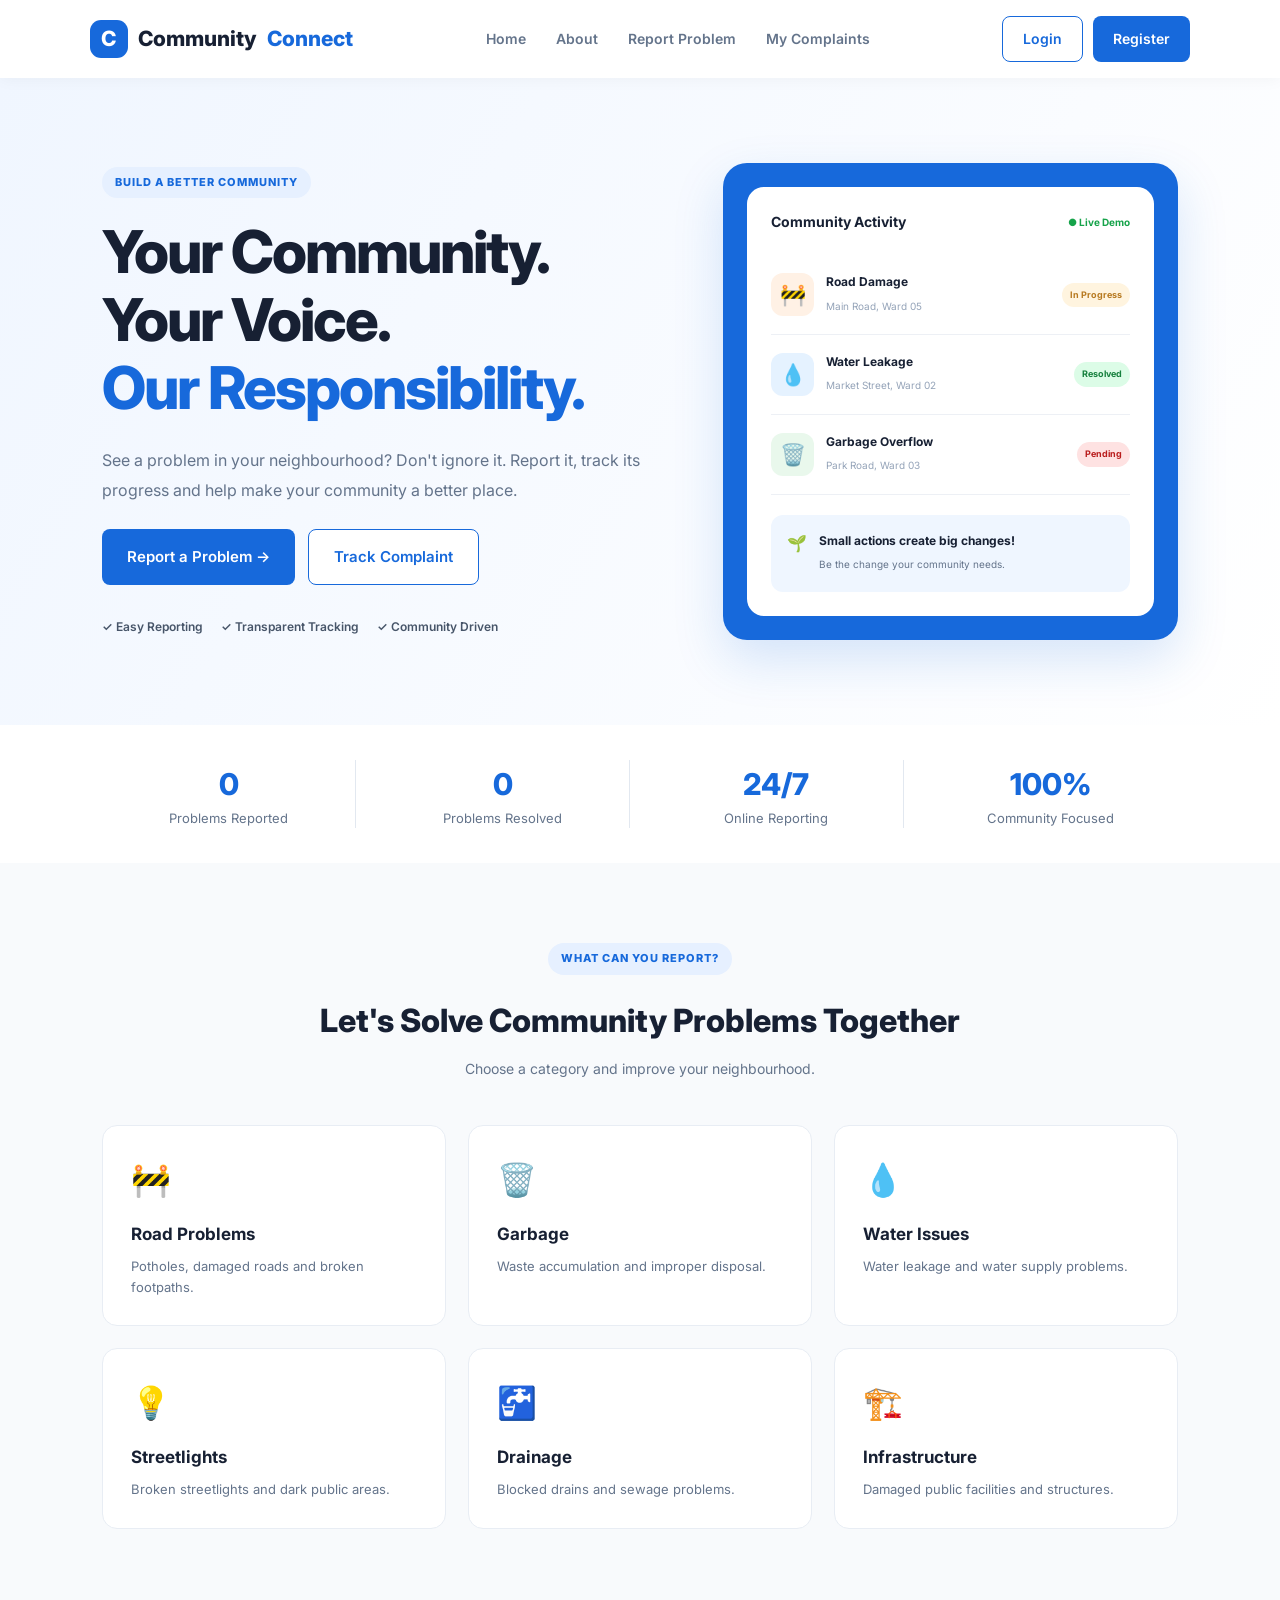
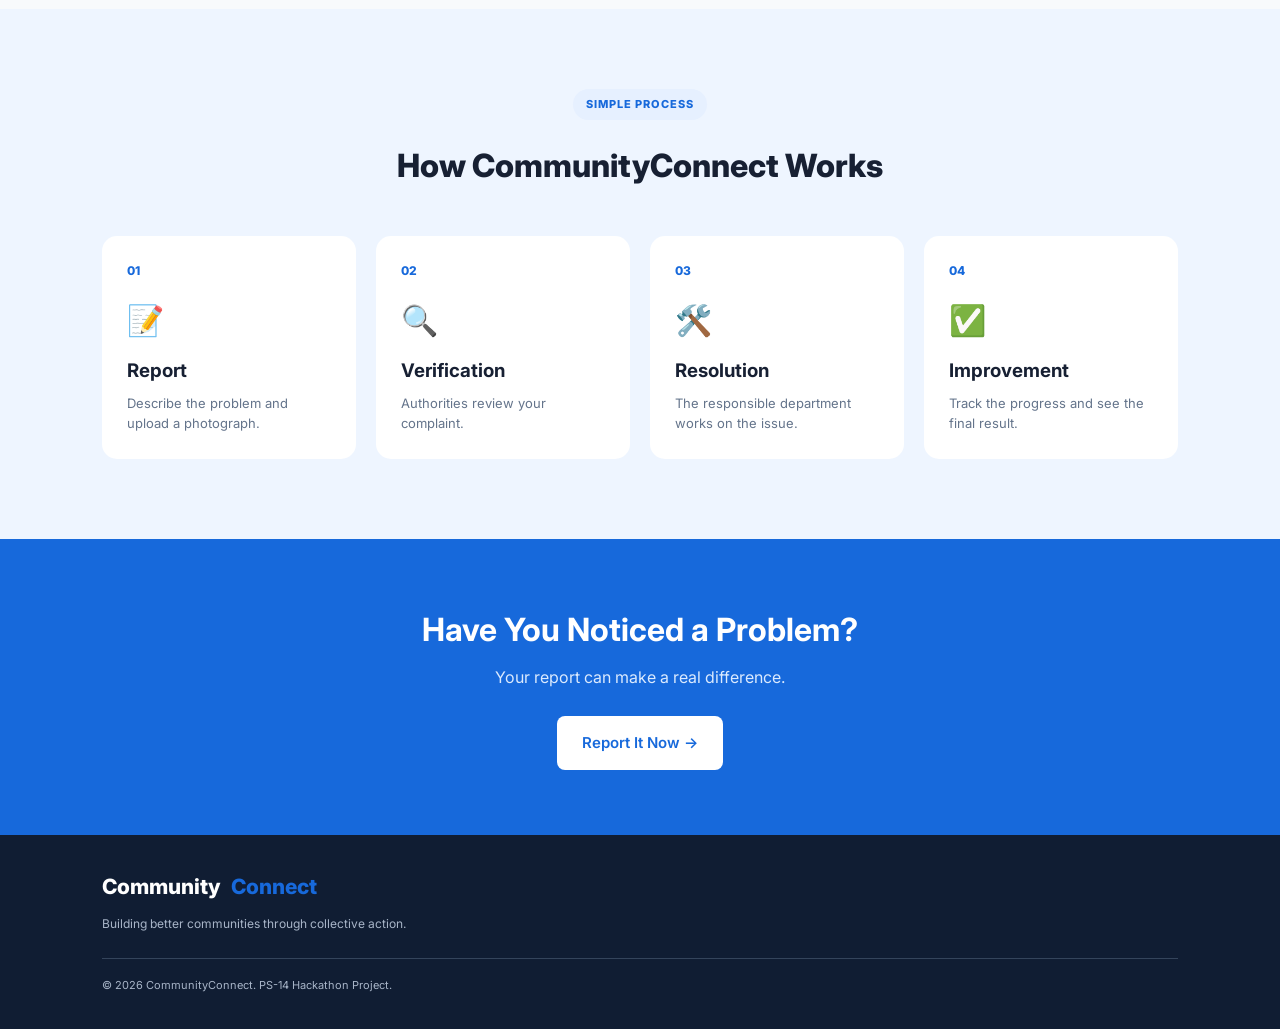
==== frontend/index.html @ 8fd31a1f "Build CommunityConnect frontend" ====
<!DOCTYPE html>
<html lang="en">
<head>
    <meta charset="UTF-8">
    <meta name="viewport" content="width=device-width, initial-scale=1.0">

    <title>CommunityConnect | Community Problem Reporting</title>

    <link rel="stylesheet" href="css/style.css">

    <link href="https://fonts.googleapis.com/css2?family=Inter:wght@400;500;600;700;800&display=swap" rel="stylesheet">
</head>

<body>

<!-- NAVIGATION BAR -->
<header class="navbar">

    <a href="#home" class="logo">
        <span class="logo-icon">C</span>
        Community<span class="logo-highlight">Connect</span>
    </a>

    <nav class="nav-links">
        <a href="#home" onclick="showSection('home')">Home</a>
        <a href="#about" onclick="showSection('home')">About</a>
        <a href="#report" onclick="showSection('report')">Report Problem</a>
        <a href="#complaints" onclick="showSection('complaints')">My Complaints</a>
    </nav>

    <div class="nav-buttons">
        <button class="btn btn-outline" onclick="showSection('login')">Login</button>
        <button class="btn btn-primary" onclick="showSection('register')">Register</button>
    </div>

    <button class="menu-toggle" onclick="toggleMenu()">☰</button>

</header>

<main>

<!-- HOME PAGE -->
<section id="home" class="page-section active">

    <div class="hero">

        <div class="hero-content">

            <span class="tag">BUILD A BETTER COMMUNITY</span>

            <h1>
                Your Community.<br>
                Your Voice.<br>
                <span>Our Responsibility.</span>
            </h1>

            <p>
                See a problem in your neighbourhood?
                Don't ignore it. Report it, track its progress
                and help make your community a better place.
            </p>

            <div class="hero-buttons">

                <button class="btn btn-primary btn-large"
                    onclick="showSection('report')">
                    Report a Problem →
                </button>

                <button class="btn btn-outline btn-large"
                    onclick="showSection('complaints')">
                    Track Complaint
                </button>

            </div>

            <div class="hero-trust">
                <span>✓ Easy Reporting</span>
                <span>✓ Transparent Tracking</span>
                <span>✓ Community Driven</span>
            </div>

        </div>

        <!-- ACTIVITY CARD -->
        <div class="hero-visual">

            <div class="visual-card">

                <div class="visual-top">
                    <span>Community Activity</span>
                    <span class="live-dot">● Live Demo</span>
                </div>

                <div class="activity-item">
                    <div class="activity-icon road">🚧</div>
                    <div>
                        <strong>Road Damage</strong>
                        <small>Main Road, Ward 05</small>
                    </div>
                    <span class="status progress">In Progress</span>
                </div>

                <div class="activity-item">
                    <div class="activity-icon water">💧</div>
                    <div>
                        <strong>Water Leakage</strong>
                        <small>Market Street, Ward 02</small>
                    </div>
                    <span class="status resolved">Resolved</span>
                </div>

                <div class="activity-item">
                    <div class="activity-icon waste">🗑️</div>
                    <div>
                        <strong>Garbage Overflow</strong>
                        <small>Park Road, Ward 03</small>
                    </div>
                    <span class="status pending">Pending</span>
                </div>

                <div class="community-message">
                    <span>🌱</span>
                    <div>
                        <strong>Small actions create big changes!</strong>
                        <small>Be the change your community needs.</small>
                    </div>
                </div>

            </div>
        </div>

    </div>

    <!-- STATISTICS -->
    <div class="stats-section">

        <div class="stat-card">
            <h2 id="totalReports">0</h2>
            <p>Problems Reported</p>
        </div>

        <div class="stat-card">
            <h2 id="resolvedReports">0</h2>
            <p>Problems Resolved</p>
        </div>

        <div class="stat-card">
            <h2>24/7</h2>
            <p>Online Reporting</p>
        </div>

        <div class="stat-card">
            <h2>100%</h2>
            <p>Community Focused</p>
        </div>

    </div>

    <!-- PROBLEM CATEGORIES -->
    <section class="content-section" id="about">

        <div class="section-heading">

            <span class="tag">WHAT CAN YOU REPORT?</span>

            <h2>Let's Solve Community Problems Together</h2>

            <p>Choose a category and improve your neighbourhood.</p>

        </div>

        <div class="category-grid">

            <div class="category-card">
                <span>🚧</span>
                <h3>Road Problems</h3>
                <p>Potholes, damaged roads and broken footpaths.</p>
            </div>

            <div class="category-card">
                <span>🗑️</span>
                <h3>Garbage</h3>
                <p>Waste accumulation and improper disposal.</p>
            </div>

            <div class="category-card">
                <span>💧</span>
                <h3>Water Issues</h3>
                <p>Water leakage and water supply problems.</p>
            </div>

            <div class="category-card">
                <span>💡</span>
                <h3>Streetlights</h3>
                <p>Broken streetlights and dark public areas.</p>
            </div>

            <div class="category-card">
                <span>🚰</span>
                <h3>Drainage</h3>
                <p>Blocked drains and sewage problems.</p>
            </div>

            <div class="category-card">
                <span>🏗️</span>
                <h3>Infrastructure</h3>
                <p>Damaged public facilities and structures.</p>
            </div>

        </div>
    </section>

    <!-- HOW IT WORKS -->
    <section class="how-section">

        <div class="section-heading">
            <span class="tag">SIMPLE PROCESS</span>
            <h2>How CommunityConnect Works</h2>
        </div>

        <div class="steps-grid">

            <div class="step-card">
                <div class="step-number">01</div>
                <span>📝</span>
                <h3>Report</h3>
                <p>Describe the problem and upload a photograph.</p>
            </div>

            <div class="step-card">
                <div class="step-number">02</div>
                <span>🔍</span>
                <h3>Verification</h3>
                <p>Authorities review your complaint.</p>
            </div>

            <div class="step-card">
                <div class="step-number">03</div>
                <span>🛠️</span>
                <h3>Resolution</h3>
                <p>The responsible department works on the issue.</p>
            </div>

            <div class="step-card">
                <div class="step-number">04</div>
                <span>✅</span>
                <h3>Improvement</h3>
                <p>Track the progress and see the final result.</p>
            </div>

        </div>
    </section>

    <!-- CALL TO ACTION -->
    <section class="cta-section">

        <h2>Have You Noticed a Problem?</h2>

        <p>Your report can make a real difference.</p>

        <button class="btn btn-white btn-large"
            onclick="showSection('report')">
            Report It Now →
        </button>

    </section>

</section>


<!-- REPORT PROBLEM PAGE -->
<section id="report" class="page-section inner-page">

    <div class="form-container">

        <span class="tag">MAKE YOUR VOICE HEARD</span>

        <h2>Report a Community Problem</h2>

        <p>Provide the details below to submit your complaint.</p>

        <form id="reportForm">

            <label>Problem Title *</label>
            <input type="text" id="title"
                placeholder="Example: Damaged road near school" required>

            <label>Problem Category *</label>

            <select id="category" required>
                <option value="">Select a category</option>
                <option>Road Problems</option>
                <option>Garbage</option>
                <option>Water Issues</option>
                <option>Streetlights</option>
                <option>Drainage</option>
                <option>Infrastructure</option>
                <option>Other</option>
            </select>

            <label>Description *</label>

            <textarea id="description" rows="5"
                placeholder="Describe the problem..." required></textarea>

            <label>Location *</label>

            <input type="text" id="location"
                placeholder="Enter area, street or landmark" required>

            <button type="button" class="btn btn-outline location-btn"
                onclick="getLocation()">
                📍 Use My Current Location
            </button>

            <label>Upload Photograph</label>

            <input type="file" id="image" accept="image/*">

            <div id="imagePreview"></div>

            <button type="submit" class="btn btn-primary btn-large full-btn">
                Submit Complaint →
            </button>

        </form>

    </div>

</section>


<!-- MY COMPLAINTS PAGE -->
<section id="complaints" class="page-section inner-page">

    <div class="form-container wide-container">

        <span class="tag">TRACK YOUR REPORTS</span>

        <h2>My Complaints</h2>

        <p>View complaints submitted from this browser.</p>

        <div class="filter-row">

            <input type="text" id="searchComplaint"
                placeholder="Search by complaint ID or title...">

            <select id="statusFilter">
                <option value="All">All Status</option>
                <option value="Pending">Pending</option>
                <option value="In Progress">In Progress</option>
                <option value="Resolved">Resolved</option>
            </select>

        </div>

        <div id="complaintList" class="complaint-list"></div>

    </div>

</section>


<!-- LOGIN PAGE -->
<section id="login" class="page-section inner-page">

    <div class="form-container auth-container">

        <span class="tag">WELCOME BACK</span>

        <h2>Login to Your Account</h2>

        <p>Access your community reports.</p>

        <form id="loginForm">

            <label>Email Address</label>

            <input type="email" id="loginEmail"
                placeholder="Enter your email" required>

            <label>Password</label>

            <input type="password" id="loginPassword"
                placeholder="Enter your password" required>

            <button type="submit" class="btn btn-primary btn-large full-btn">
                Login
            </button>

        </form>

        <p class="auth-switch">
            Don't have an account?
            <a href="#register" onclick="showSection('register')">Register</a>
        </p>

    </div>

</section>


<!-- REGISTRATION PAGE -->
<section id="register" class="page-section inner-page">

    <div class="form-container auth-container">

        <span class="tag">JOIN YOUR COMMUNITY</span>

        <h2>Create Your Account</h2>

        <p>Become a part of positive community change.</p>

        <form id="registerForm">

            <label>Full Name</label>

            <input type="text" id="regName"
                placeholder="Enter your name" required>

            <label>Email Address</label>

            <input type="email" id="regEmail"
                placeholder="Enter your email" required>

            <label>Phone Number</label>

            <input type="tel" id="regPhone"
                placeholder="Enter your phone number"
                pattern="[0-9]{10}" required>

            <label>Password</label>

            <input type="password" id="regPassword"
                placeholder="Create a password" minlength="6" required>

            <button type="submit" class="btn btn-primary btn-large full-btn">
                Create Account
            </button>

        </form>

        <p class="auth-switch">
            Already registered?
            <a href="#login" onclick="showSection('login')">Login</a>
        </p>

    </div>

</section>

</main>


<!-- FOOTER -->
<footer class="footer">

    <div>
        <a href="#home" class="logo footer-logo">
            Community<span class="logo-highlight">Connect</span>
        </a>

        <p>Building better communities through collective action.</p>
    </div>

    <div class="footer-bottom">
        © 2026 CommunityConnect. PS-14 Hackathon Project.
    </div>

</footer>


<!-- NOTIFICATION -->
<div id="toast" class="toast"></div>


<!-- JAVASCRIPT -->
<script src="js/script.js"></script>

</body>
</html>
---- frontend/css/style.css ----
* {
    margin: 0;
    padding: 0;
    box-sizing: border-box;
}

html {
    scroll-behavior: smooth;
}

body {
    font-family: 'Inter', sans-serif;
    background: #f8fafc;
    color: #172033;
    line-height: 1.6;
}

button, input, textarea, select {
    font: inherit;
}

button {
    cursor: pointer;
}

a {
    text-decoration: none;
    color: inherit;
}

/* NAVIGATION */

.navbar {
    height: 78px;
    background: white;
    display: flex;
    align-items: center;
    justify-content: space-between;
    padding: 0 7%;
    box-shadow: 0 2px 15px rgba(0,0,0,0.04);
    position: sticky;
    top: 0;
    z-index: 100;
}

.logo {
    display: flex;
    align-items: center;
    gap: 10px;
    font-size: 21px;
    font-weight: 800;
    color: #172033;
}

.logo-icon {
    width: 38px;
    height: 38px;
    border-radius: 11px;
    display: grid;
    place-items: center;
    color: white;
    background: #1769db;
}

.logo-highlight {
    color: #1769db;
}

.nav-links {
    display: flex;
    gap: 30px;
    align-items: center;
}

.nav-links a {
    color: #64748b;
    font-size: 14px;
    font-weight: 600;
    transition: 0.2s;
}

.nav-links a:hover {
    color: #1769db;
}

.nav-buttons {
    display: flex;
    gap: 10px;
}

.menu-toggle {
    display: none;
    background: none;
    border: none;
    font-size: 26px;
}

/* BUTTONS */

.btn {
    border: none;
    border-radius: 8px;
    padding: 11px 20px;
    font-weight: 600;
    font-size: 14px;
    transition: 0.2s;
}

.btn-primary {
    background: #1769db;
    color: white;
}

.btn-primary:hover {
    background: #0e51b4;
    transform: translateY(-2px);
}

.btn-outline {
    background: white;
    color: #1769db;
    border: 1px solid #1769db;
}

.btn-outline:hover {
    background: #eff6ff;
}

.btn-large {
    padding: 15px 25px;
    font-size: 15px;
}

.btn-white {
    background: white;
    color: #1769db;
}

.full-btn {
    width: 100%;
    margin-top: 18px;
}

/* HERO SECTION */

.hero {
    padding: 85px 8%;
    display: grid;
    grid-template-columns: 1.1fr 0.9fr;
    align-items: center;
    gap: 65px;
    background: linear-gradient(120deg, #f0f6ff, #ffffff);
}

.tag {
    display: inline-block;
    color: #1769db;
    background: #e6f0ff;
    padding: 7px 13px;
    border-radius: 30px;
    font-size: 11px;
    font-weight: 800;
    letter-spacing: 1px;
    margin-bottom: 20px;
}

.hero h1 {
    font-size: clamp(38px, 5vw, 59px);
    line-height: 1.15;
    font-weight: 800;
    letter-spacing: -2px;
}

.hero h1 span {
    color: #1769db;
}

.hero-content > p {
    margin: 23px 0;
    color: #64748b;
    font-size: 16px;
    max-width: 540px;
    line-height: 1.9;
}

.hero-buttons {
    display: flex;
    gap: 13px;
    flex-wrap: wrap;
}

.hero-trust {
    display: flex;
    gap: 18px;
    flex-wrap: wrap;
    margin-top: 32px;
    font-size: 12px;
    color: #475569;
    font-weight: 600;
}

/* ACTIVITY CARD */

.hero-visual {
    background: #1769db;
    padding: 24px;
    border-radius: 24px;
    box-shadow: 0 20px 50px rgba(23,105,219,0.17);
}

.visual-card {
    background: white;
    padding: 24px;
    border-radius: 17px;
}

.visual-top {
    display: flex;
    justify-content: space-between;
    align-items: center;
    font-size: 14px;
    font-weight: 700;
    margin-bottom: 22px;
}

.live-dot {
    color: #16a34a;
    font-size: 10px;
}

.activity-item {
    display: flex;
    align-items: center;
    gap: 12px;
    padding: 17px 0;
    border-bottom: 1px solid #edf0f5;
}

.activity-icon {
    width: 43px;
    height: 43px;
    border-radius: 12px;
    display: grid;
    place-items: center;
    font-size: 21px;
}

.road { background: #fff1e5; }
.water { background: #e5f2ff; }
.waste { background: #e9f8ec; }

.activity-item strong {
    display: block;
    font-size: 12px;
}

.activity-item small {
    color: #94a3b8;
    font-size: 10px;
}

.status {
    margin-left: auto;
    font-size: 9px;
    padding: 5px 8px;
    border-radius: 20px;
    font-weight: 700;
    white-space: nowrap;
}

.progress {
    background: #fff4df;
    color: #b7791f;
}

.resolved {
    background: #dcfce7;
    color: #15803d;
}

.pending {
    background: #fee2e2;
    color: #b91c1c;
}

.community-message {
    display: flex;
    gap: 12px;
    background: #eff6ff;
    border-radius: 12px;
    padding: 16px;
    margin-top: 20px;
}

.community-message strong {
    font-size: 12px;
    display: block;
}

.community-message small {
    font-size: 10px;
    color: #64748b;
}

/* STATISTICS */

.stats-section {
    display: grid;
    grid-template-columns: repeat(4, 1fr);
    background: white;
    padding: 35px 8%;
    gap: 20px;
}

.stat-card {
    text-align: center;
    border-right: 1px solid #e2e8f0;
}

.stat-card:last-child {
    border: none;
}

.stat-card h2 {
    color: #1769db;
    font-size: 30px;
    font-weight: 800;
}

.stat-card p {
    color: #64748b;
    font-size: 13px;
}

/* CONTENT SECTIONS */

.content-section, .how-section {
    padding: 80px 8%;
}

.section-heading {
    text-align: center;
    margin-bottom: 45px;
}

.section-heading h2 {
    font-size: 32px;
    font-weight: 800;
    margin-bottom: 12px;
}

.section-heading p {
    color: #64748b;
    font-size: 14px;
}

/* CATEGORY CARDS */

.category-grid {
    display: grid;
    grid-template-columns: repeat(3, 1fr);
    gap: 22px;
}

.category-card {
    background: white;
    border: 1px solid #e8edf4;
    border-radius: 15px;
    padding: 28px;
    transition: 0.3s;
}

.category-card:hover {
    transform: translateY(-5px);
    box-shadow: 0 12px 30px rgba(0,0,0,0.07);
    border-color: #1769db;
}

.category-card span {
    font-size: 32px;
}

.category-card h3 {
    margin: 15px 0 8px;
    font-size: 17px;
}

.category-card p {
    color: #64748b;
    font-size: 13px;
}

/* HOW IT WORKS */

.how-section {
    background: #eef5ff;
}

.steps-grid {
    display: grid;
    grid-template-columns: repeat(4, 1fr);
    gap: 20px;
}

.step-card {
    background: white;
    border-radius: 15px;
    padding: 25px;
}

.step-number {
    color: #1769db;
    font-size: 12px;
    font-weight: 800;
    margin-bottom: 15px;
}

.step-card > span {
    font-size: 30px;
}

.step-card h3 {
    margin: 12px 0 7px;
}

.step-card p {
    font-size: 13px;
    color: #64748b;
}

/* CALL TO ACTION */

.cta-section {
    text-align: center;
    background: #1769db;
    color: white;
    padding: 65px 20px;
}

.cta-section h2 {
    font-size: 32px;
}

.cta-section p {
    margin: 10px 0 25px;
    color: #dbeafe;
}

/* PAGE NAVIGATION */

.page-section {
    display: none;
}

.page-section.active {
    display: block;
}

.inner-page {
    min-height: 75vh;
    padding: 65px 20px;
    background: #f3f7fc;
}

/* FORMS */

.form-container {
    max-width: 650px;
    background: white;
    margin: auto;
    padding: 38px;
    border-radius: 17px;
    box-shadow: 0 8px 35px rgba(0,0,0,0.05);
}

.form-container h2 {
    font-size: 27px;
    margin-bottom: 8px;
}

.form-container > p {
    color: #64748b;
    font-size: 13px;
    margin-bottom: 25px;
}

.form-container label {
    display: block;
    font-size: 13px;
    font-weight: 700;
    margin: 17px 0 7px;
}

.form-container input,
.form-container select,
.form-container textarea {
    width: 100%;
    padding: 12px 14px;
    border: 1px solid #dce3ed;
    border-radius: 8px;
    outline: none;
    background: white;
    font-size: 13px;
}

.form-container input:focus,
.form-container select:focus,
.form-container textarea:focus {
    border-color: #1769db;
    box-shadow: 0 0 0 3px #1769db16;
}

.form-container textarea {
    resize: vertical;
}

.location-btn {
    margin-top: 12px;
}

#imagePreview img {
    display: block;
    max-width: 100%;
    max-height: 200px;
    margin-top: 15px;
    border-radius: 10px;
}

.wide-container {
    max-width: 850px;
}

.auth-container {
    max-width: 470px;
}

.auth-switch {
    text-align: center;
    margin-top: 20px;
    font-size: 13px;
}

.auth-switch a {
    color: #1769db;
    font-weight: 700;
}

/* COMPLAINT TRACKING */

.filter-row {
    display: flex;
    gap: 12px;
    margin-bottom: 20px;
}

.complaint-list {
    display: grid;
    gap: 14px;
}

.complaint-card {
    padding: 20px;
    border: 1px solid #e2e8f0;
    border-radius: 12px;
    background: white;
}

.complaint-card h3 {
    font-size: 16px;
    margin-bottom: 7px;
}

.complaint-card p {
    color: #64748b;
    font-size: 13px;
    margin: 5px 0;
}

.complaint-card img {
    max-width: 150px;
    max-height: 120px;
    object-fit: cover;
    border-radius: 8px;
    margin-top: 10px;
}

.complaint-id {
    color: #1769db;
    font-size: 11px;
    font-weight: 700;
}

/* FOOTER */

.footer {
    padding: 35px 8%;
    background: #101d33;
    color: white;
}

.footer-logo {
    color: white;
}

.footer > div:first-child p {
    font-size: 12px;
    color: #a8b5c8;
    margin-top: 10px;
}

.footer-bottom {
    border-top: 1px solid #34445b;
    padding-top: 18px;
    margin-top: 25px;
    color: #a8b5c8;
    font-size: 11px;
}

/* TOAST NOTIFICATION */

.toast {
    position: fixed;
    bottom: 25px;
    right: 25px;
    background: #172033;
    color: white;
    padding: 15px 22px;
    border-radius: 9px;
    font-size: 13px;
    opacity: 0;
    pointer-events: none;
    transform: translateY(15px);
    transition: 0.3s;
    z-index: 200;
}

.toast.show {
    opacity: 1;
    transform: translateY(0);
}

/* RESPONSIVE DESIGN */

@media(max-width: 950px) {
    .navbar {
        padding: 0 4%;
    }

    .nav-links {
        gap: 15px;
    }

    .hero {
        padding: 65px 5%;
        gap: 30px;
    }

    .steps-grid {
        grid-template-columns: repeat(2, 1fr);
    }
}

@media(max-width: 700px) {
    .navbar {
        height: 68px;
    }

    .nav-links {
        display: none;
        position: absolute;
        top: 68px;
        left: 0;
        width: 100%;
        background: white;
        padding: 20px;
        flex-direction: column;
        box-shadow: 0 10px 20px rgba(0,0,0,0.08);
    }

    .nav-links.open {
        display: flex;
    }

    .nav-buttons {
        display: none;
    }

    .menu-toggle {
        display: block;
    }

    .hero {
        grid-template-columns: 1fr;
        padding: 55px 6%;
    }

    .hero h1 {
        font-size: 42px;
    }

    .hero-visual {
        padding: 14px;
    }

    .stats-section {
        grid-template-columns: repeat(2, 1fr);
        padding: 30px 5%;
        row-gap: 25px;
    }

    .stat-card:nth-child(2) {
        border: none;
    }

    .category-grid {
        grid-template-columns: repeat(2, 1fr);
    }

    .section-heading h2 {
        font-size: 26px;
    }

    .content-section, .how-section {
        padding: 55px 6%;
    }

    .form-container {
        padding: 25px 18px;
    }

    .filter-row {
        flex-direction: column;
    }
}

@media(max-width: 430px) {
    .category-grid,
    .steps-grid {
        grid-template-columns: 1fr;
    }

    .hero-buttons {
        flex-direction: column;
    }

    .hero-buttons .btn {
        width: 100%;
    }

    .hero-trust {
        gap: 10px;
    }

    .activity-item {
        gap: 7px;
    }

    .status {
        font-size: 8px;
    }
}
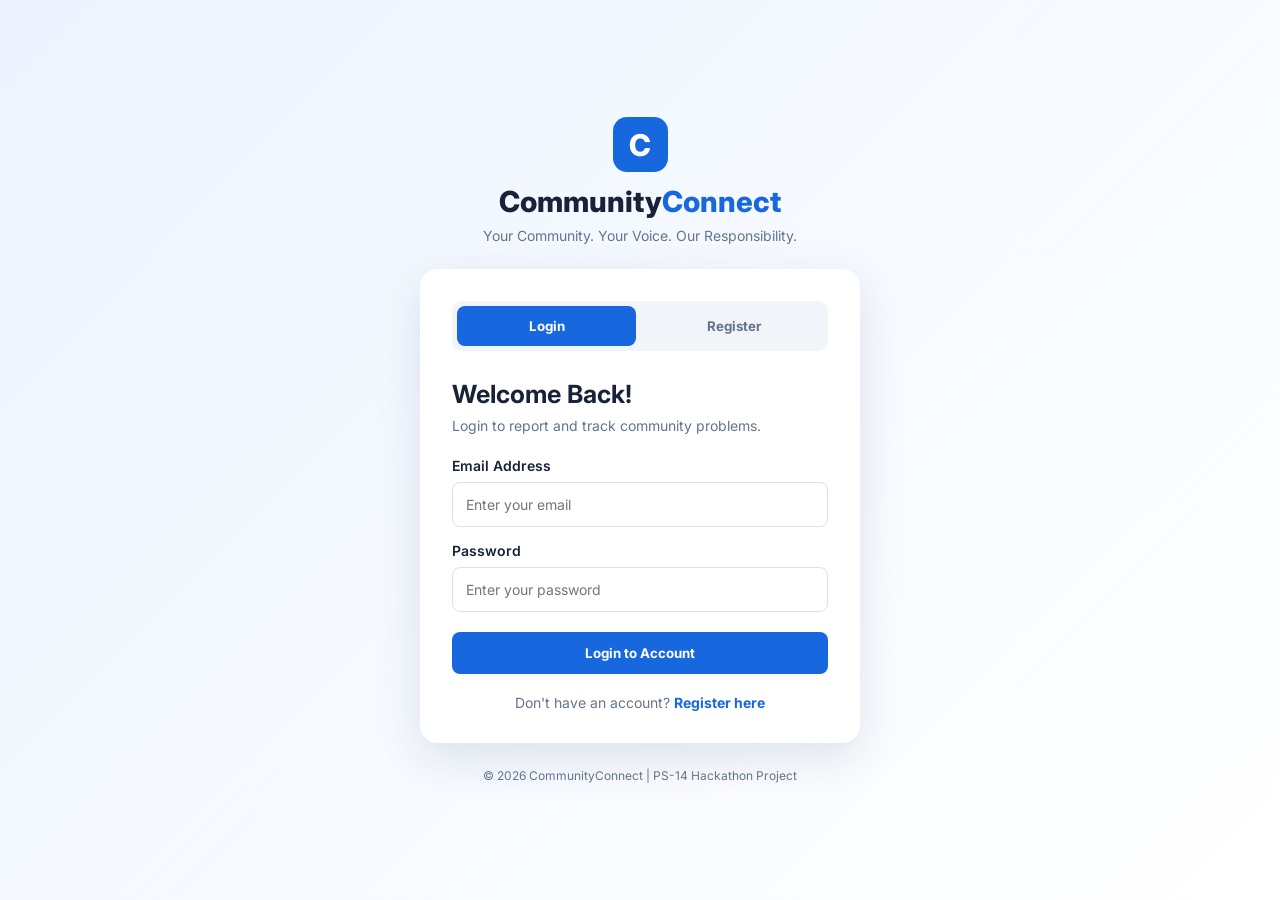
==== commit f01745d3: "Add Flask backend with SQLite and complaint management APIs" ====
--- a/frontend/index.html
+++ b/frontend/index.html
@@ -4,480 +4,491 @@
 <head>
     <meta charset="UTF-8">
     <meta name="viewport" content="width=device-width, initial-scale=1.0">
-
     <title>CommunityConnect | Community Problem Reporting</title>
-
     <link rel="stylesheet" href="css/style.css">
-
     <link href="https://fonts.googleapis.com/css2?family=Inter:wght@400;500;600;700;800&display=swap" rel="stylesheet">
 </head>
 
 <body>
 
-<!-- NAVIGATION BAR -->
-<header class="navbar">
-
-    <a href="#home" class="logo">
-        <span class="logo-icon">C</span>
-        Community<span class="logo-highlight">Connect</span>
-    </a>
-
-    <nav class="nav-links">
-        <a href="#home" onclick="showSection('home')">Home</a>
-        <a href="#about" onclick="showSection('home')">About</a>
-        <a href="#report" onclick="showSection('report')">Report Problem</a>
-        <a href="#complaints" onclick="showSection('complaints')">My Complaints</a>
-    </nav>
-
-    <div class="nav-buttons">
-        <button class="btn btn-outline" onclick="showSection('login')">Login</button>
-        <button class="btn btn-primary" onclick="showSection('register')">Register</button>
+<!-- ================= AUTHENTICATION SCREEN ================= -->
+
+<div id="authScreen" class="auth-screen">
+
+    <div class="auth-brand">
+        <div class="brand-logo">C</div>
+        <h1>Community<span>Connect</span></h1>
+        <p>Your Community. Your Voice. Our Responsibility.</p>
     </div>
 
-    <button class="menu-toggle" onclick="toggleMenu()">☰</button>
-
-</header>
-
-<main>
-
-<!-- HOME PAGE -->
-<section id="home" class="page-section active">
-
-    <div class="hero">
-
-        <div class="hero-content">
-
-            <span class="tag">BUILD A BETTER COMMUNITY</span>
-
-            <h1>
-                Your Community.<br>
-                Your Voice.<br>
-                <span>Our Responsibility.</span>
-            </h1>
-
-            <p>
-                See a problem in your neighbourhood?
-                Don't ignore it. Report it, track its progress
-                and help make your community a better place.
+    <div class="auth-card">
+
+        <div class="auth-tabs">
+            <button id="loginTab" class="auth-tab active" type="button" onclick="showAuthForm('login')">Login</button>
+            <button id="registerTab" class="auth-tab" type="button" onclick="showAuthForm('register')">Register</button>
+        </div>
+
+        <!-- LOGIN FORM -->
+        <div id="loginPanel">
+
+            <h2>Welcome Back!</h2>
+            <p class="auth-description">Login to report and track community problems.</p>
+
+            <form id="loginForm">
+
+                <label for="loginEmail">Email Address</label>
+                <input type="email" id="loginEmail" placeholder="Enter your email" required>
+
+                <label for="loginPassword">Password</label>
+                <input type="password" id="loginPassword" placeholder="Enter your password" required>
+
+                <button type="submit" class="primary-btn full-btn">Login to Account</button>
+
+            </form>
+
+            <p class="auth-switch">
+                Don't have an account?
+                <a href="#" onclick="showAuthForm('register'); return false;">Register here</a>
             </p>
 
-            <div class="hero-buttons">
-
-                <button class="btn btn-primary btn-large"
-                    onclick="showSection('report')">
-                    Report a Problem →
-                </button>
-
-                <button class="btn btn-outline btn-large"
-                    onclick="showSection('complaints')">
-                    Track Complaint
-                </button>
-
-            </div>
-
-            <div class="hero-trust">
-                <span>✓ Easy Reporting</span>
-                <span>✓ Transparent Tracking</span>
-                <span>✓ Community Driven</span>
-            </div>
-
         </div>
 
-        <!-- ACTIVITY CARD -->
-        <div class="hero-visual">
-
-            <div class="visual-card">
-
-                <div class="visual-top">
-                    <span>Community Activity</span>
-                    <span class="live-dot">● Live Demo</span>
-                </div>
-
-                <div class="activity-item">
-                    <div class="activity-icon road">🚧</div>
-                    <div>
-                        <strong>Road Damage</strong>
-                        <small>Main Road, Ward 05</small>
-                    </div>
-                    <span class="status progress">In Progress</span>
-                </div>
-
-                <div class="activity-item">
-                    <div class="activity-icon water">💧</div>
-                    <div>
-                        <strong>Water Leakage</strong>
-                        <small>Market Street, Ward 02</small>
-                    </div>
-                    <span class="status resolved">Resolved</span>
-                </div>
-
-                <div class="activity-item">
-                    <div class="activity-icon waste">🗑️</div>
-                    <div>
-                        <strong>Garbage Overflow</strong>
-                        <small>Park Road, Ward 03</small>
-                    </div>
-                    <span class="status pending">Pending</span>
-                </div>
-
-                <div class="community-message">
-                    <span>🌱</span>
-                    <div>
-                        <strong>Small actions create big changes!</strong>
-                        <small>Be the change your community needs.</small>
-                    </div>
-                </div>
-
-            </div>
+        <!-- REGISTER FORM -->
+        <div id="registerPanel" hidden>
+
+            <h2>Create an Account</h2>
+            <p class="auth-description">Join your community and make a difference.</p>
+
+            <form id="registerForm">
+
+                <label for="regName">Full Name</label>
+                <input type="text" id="regName" placeholder="Enter your full name" required>
+
+                <label for="regEmail">Email Address</label>
+                <input type="email" id="regEmail" placeholder="Enter your email" required>
+
+                <label for="regPhone">Phone Number</label>
+                <input type="tel" id="regPhone" placeholder="10-digit phone number" pattern="[0-9]{10}" required>
+
+                <label for="regPassword">Password</label>
+                <input type="password" id="regPassword" placeholder="At least 8 characters" minlength="8" required>
+
+                <button type="submit" class="primary-btn full-btn">Create Account</button>
+
+            </form>
+
+            <p class="auth-switch">
+                Already have an account?
+                <a href="#" onclick="showAuthForm('login'); return false;">Login here</a>
+            </p>
+
         </div>
 
     </div>
 
-    <!-- STATISTICS -->
-    <div class="stats-section">
-
-        <div class="stat-card">
-            <h2 id="totalReports">0</h2>
-            <p>Problems Reported</p>
-        </div>
-
-        <div class="stat-card">
-            <h2 id="resolvedReports">0</h2>
-            <p>Problems Resolved</p>
-        </div>
-
-        <div class="stat-card">
-            <h2>24/7</h2>
-            <p>Online Reporting</p>
-        </div>
-
-        <div class="stat-card">
-            <h2>100%</h2>
-            <p>Community Focused</p>
-        </div>
-
-    </div>
-
-    <!-- PROBLEM CATEGORIES -->
-    <section class="content-section" id="about">
-
-        <div class="section-heading">
-
-            <span class="tag">WHAT CAN YOU REPORT?</span>
-
-            <h2>Let's Solve Community Problems Together</h2>
-
-            <p>Choose a category and improve your neighbourhood.</p>
-
-        </div>
-
-        <div class="category-grid">
-
-            <div class="category-card">
-                <span>🚧</span>
-                <h3>Road Problems</h3>
-                <p>Potholes, damaged roads and broken footpaths.</p>
-            </div>
-
-            <div class="category-card">
-                <span>🗑️</span>
-                <h3>Garbage</h3>
-                <p>Waste accumulation and improper disposal.</p>
-            </div>
-
-            <div class="category-card">
-                <span>💧</span>
-                <h3>Water Issues</h3>
-                <p>Water leakage and water supply problems.</p>
-            </div>
-
-            <div class="category-card">
-                <span>💡</span>
-                <h3>Streetlights</h3>
-                <p>Broken streetlights and dark public areas.</p>
-            </div>
-
-            <div class="category-card">
-                <span>🚰</span>
-                <h3>Drainage</h3>
-                <p>Blocked drains and sewage problems.</p>
-            </div>
-
-            <div class="category-card">
-                <span>🏗️</span>
-                <h3>Infrastructure</h3>
-                <p>Damaged public facilities and structures.</p>
-            </div>
-
-        </div>
-    </section>
-
-    <!-- HOW IT WORKS -->
-    <section class="how-section">
-
-        <div class="section-heading">
-            <span class="tag">SIMPLE PROCESS</span>
-            <h2>How CommunityConnect Works</h2>
-        </div>
-
-        <div class="steps-grid">
-
-            <div class="step-card">
-                <div class="step-number">01</div>
-                <span>📝</span>
-                <h3>Report</h3>
-                <p>Describe the problem and upload a photograph.</p>
-            </div>
-
-            <div class="step-card">
-                <div class="step-number">02</div>
-                <span>🔍</span>
-                <h3>Verification</h3>
-                <p>Authorities review your complaint.</p>
-            </div>
-
-            <div class="step-card">
-                <div class="step-number">03</div>
-                <span>🛠️</span>
-                <h3>Resolution</h3>
-                <p>The responsible department works on the issue.</p>
-            </div>
-
-            <div class="step-card">
-                <div class="step-number">04</div>
-                <span>✅</span>
-                <h3>Improvement</h3>
-                <p>Track the progress and see the final result.</p>
-            </div>
-
-        </div>
-    </section>
-
-    <!-- CALL TO ACTION -->
-    <section class="cta-section">
-
-        <h2>Have You Noticed a Problem?</h2>
-
-        <p>Your report can make a real difference.</p>
-
-        <button class="btn btn-white btn-large"
-            onclick="showSection('report')">
-            Report It Now →
-        </button>
-
-    </section>
-
-</section>
-
-
-<!-- REPORT PROBLEM PAGE -->
-<section id="report" class="page-section inner-page">
-
-    <div class="form-container">
-
-        <span class="tag">MAKE YOUR VOICE HEARD</span>
-
-        <h2>Report a Community Problem</h2>
-
-        <p>Provide the details below to submit your complaint.</p>
-
-        <form id="reportForm">
-
-            <label>Problem Title *</label>
-            <input type="text" id="title"
-                placeholder="Example: Damaged road near school" required>
-
-            <label>Problem Category *</label>
-
-            <select id="category" required>
-                <option value="">Select a category</option>
-                <option>Road Problems</option>
-                <option>Garbage</option>
-                <option>Water Issues</option>
-                <option>Streetlights</option>
-                <option>Drainage</option>
-                <option>Infrastructure</option>
-                <option>Other</option>
-            </select>
-
-            <label>Description *</label>
-
-            <textarea id="description" rows="5"
-                placeholder="Describe the problem..." required></textarea>
-
-            <label>Location *</label>
-
-            <input type="text" id="location"
-                placeholder="Enter area, street or landmark" required>
-
-            <button type="button" class="btn btn-outline location-btn"
-                onclick="getLocation()">
-                📍 Use My Current Location
-            </button>
-
-            <label>Upload Photograph</label>
-
-            <input type="file" id="image" accept="image/*">
-
-            <div id="imagePreview"></div>
-
-            <button type="submit" class="btn btn-primary btn-large full-btn">
-                Submit Complaint →
-            </button>
-
-        </form>
-
-    </div>
-
-</section>
-
-
-<!-- MY COMPLAINTS PAGE -->
-<section id="complaints" class="page-section inner-page">
-
-    <div class="form-container wide-container">
-
-        <span class="tag">TRACK YOUR REPORTS</span>
-
-        <h2>My Complaints</h2>
-
-        <p>View complaints submitted from this browser.</p>
-
-        <div class="filter-row">
-
-            <input type="text" id="searchComplaint"
-                placeholder="Search by complaint ID or title...">
-
-            <select id="statusFilter">
-                <option value="All">All Status</option>
-                <option value="Pending">Pending</option>
-                <option value="In Progress">In Progress</option>
-                <option value="Resolved">Resolved</option>
-            </select>
-
-        </div>
-
-        <div id="complaintList" class="complaint-list"></div>
-
-    </div>
-
-</section>
-
-
-<!-- LOGIN PAGE -->
-<section id="login" class="page-section inner-page">
-
-    <div class="form-container auth-container">
-
-        <span class="tag">WELCOME BACK</span>
-
-        <h2>Login to Your Account</h2>
-
-        <p>Access your community reports.</p>
-
-        <form id="loginForm">
-
-            <label>Email Address</label>
-
-            <input type="email" id="loginEmail"
-                placeholder="Enter your email" required>
-
-            <label>Password</label>
-
-            <input type="password" id="loginPassword"
-                placeholder="Enter your password" required>
-
-            <button type="submit" class="btn btn-primary btn-large full-btn">
-                Login
-            </button>
-
-        </form>
-
-        <p class="auth-switch">
-            Don't have an account?
-            <a href="#register" onclick="showSection('register')">Register</a>
-        </p>
-
-    </div>
-
-</section>
-
-
-<!-- REGISTRATION PAGE -->
-<section id="register" class="page-section inner-page">
-
-    <div class="form-container auth-container">
-
-        <span class="tag">JOIN YOUR COMMUNITY</span>
-
-        <h2>Create Your Account</h2>
-
-        <p>Become a part of positive community change.</p>
-
-        <form id="registerForm">
-
-            <label>Full Name</label>
-
-            <input type="text" id="regName"
-                placeholder="Enter your name" required>
-
-            <label>Email Address</label>
-
-            <input type="email" id="regEmail"
-                placeholder="Enter your email" required>
-
-            <label>Phone Number</label>
-
-            <input type="tel" id="regPhone"
-                placeholder="Enter your phone number"
-                pattern="[0-9]{10}" required>
-
-            <label>Password</label>
-
-            <input type="password" id="regPassword"
-                placeholder="Create a password" minlength="6" required>
-
-            <button type="submit" class="btn btn-primary btn-large full-btn">
-                Create Account
-            </button>
-
-        </form>
-
-        <p class="auth-switch">
-            Already registered?
-            <a href="#login" onclick="showSection('login')">Login</a>
-        </p>
-
-    </div>
-
-</section>
-
-</main>
-
-
-<!-- FOOTER -->
-<footer class="footer">
-
-    <div>
-        <a href="#home" class="logo footer-logo">
+    <p class="auth-footer">© 2026 CommunityConnect | PS-14 Hackathon Project</p>
+
+</div>
+
+
+<!-- ================= MAIN APPLICATION ================= -->
+
+<div id="appScreen" hidden>
+
+    <!-- NAVBAR -->
+    <header class="navbar">
+
+        <a href="#" class="logo" onclick="showSection('home'); return false;">
+            <span class="logo-icon">C</span>
             Community<span class="logo-highlight">Connect</span>
         </a>
 
+        <nav class="nav-links" id="navLinks">
+            <a href="#" onclick="showSection('home'); return false;">Home</a>
+            <a href="#" onclick="showSection('about'); return false;">About</a>
+            <a href="#" onclick="showSection('report'); return false;">Report Problem</a>
+            <a href="#" onclick="showSection('complaints'); return false;">My Complaints</a>
+            <a href="#" onclick="showSection('account'); return false;">My Account</a>
+        </nav>
+
+        <button class="profile-nav" onclick="showSection('account')">
+            <span class="profile-avatar">👤</span>
+            <span class="profile-nav-details">
+                <strong id="navUserName">User</strong>
+                <small>My Account</small>
+            </span>
+        </button>
+
+        <button class="logout-btn" onclick="logoutUser()">Logout</button>
+
+        <button class="menu-toggle" onclick="toggleMenu()" aria-label="Toggle menu">☰</button>
+
+    </header>
+
+
+    <main>
+
+        <!-- ================= HOME ================= -->
+
+        <section id="home" class="page-section active">
+
+            <div class="hero">
+
+                <div class="hero-content">
+
+                    <span class="tag">BUILD A BETTER COMMUNITY</span>
+
+                    <h1>
+                        Your Community.<br>
+                        Your Voice.<br>
+                        <span>Our Responsibility.</span>
+                    </h1>
+
+                    <p>
+                        See a problem in your neighbourhood?
+                        Don't ignore it. Report it, track its progress
+                        and help make your community a better place.
+                    </p>
+
+                    <div class="hero-buttons">
+                        <button class="primary-btn" onclick="showSection('report')">Report a Problem →</button>
+                        <button class="outline-btn" onclick="showSection('complaints')">Track Complaint</button>
+                    </div>
+
+                    <div class="hero-trust">
+                        <span>✓ Easy Reporting</span>
+                        <span>✓ Transparent Tracking</span>
+                        <span>✓ Community Driven</span>
+                    </div>
+
+                </div>
+
+                <div class="hero-visual">
+                    <div class="visual-card">
+
+                        <div class="visual-top">
+                            <strong>Community Activity</strong>
+                            <span class="live-dot">● Live Demo</span>
+                        </div>
+
+                        <div class="activity-item">
+                            <div class="activity-icon">🚧</div>
+                            <div class="activity-text">
+                                <strong>Road Damage</strong>
+                                <small>Main Road, Ward 05</small>
+                            </div>
+                            <span class="status progress">In Progress</span>
+                        </div>
+
+                        <div class="activity-item">
+                            <div class="activity-icon">💧</div>
+                            <div class="activity-text">
+                                <strong>Water Leakage</strong>
+                                <small>Market Street, Ward 02</small>
+                            </div>
+                            <span class="status resolved">Resolved</span>
+                        </div>
+
+                        <div class="activity-item">
+                            <div class="activity-icon">🗑️</div>
+                            <div class="activity-text">
+                                <strong>Garbage Overflow</strong>
+                                <small>Park Road, Ward 03</small>
+                            </div>
+                            <span class="status pending">Pending</span>
+                        </div>
+
+                        <div class="community-message">
+                            🌱 <span>Small actions create big changes!</span>
+                        </div>
+
+                    </div>
+                </div>
+
+            </div>
+
+
+            <!-- STATISTICS -->
+
+            <div class="stats-section">
+
+                <div class="stat-card">
+                    <h2 id="totalReports">0</h2>
+                    <p>Problems Reported</p>
+                </div>
+
+                <div class="stat-card">
+                    <h2 id="resolvedReports">0</h2>
+                    <p>Problems Resolved</p>
+                </div>
+
+                <div class="stat-card">
+                    <h2>24/7</h2>
+                    <p>Online Reporting</p>
+                </div>
+
+                <div class="stat-card">
+                    <h2>100%</h2>
+                    <p>Community Focused</p>
+                </div>
+
+            </div>
+
+
+            <!-- ABOUT AND CATEGORIES -->
+
+            <section id="about" class="content-section">
+
+                <div class="section-heading">
+                    <span class="tag">WHAT CAN YOU REPORT?</span>
+                    <h2>Let's Solve Community Problems Together</h2>
+                    <p>Choose a category and improve your neighbourhood.</p>
+                </div>
+
+                <div class="category-grid">
+
+                    <div class="category-card">
+                        <span>🚧</span>
+                        <h3>Road Problems</h3>
+                        <p>Potholes, damaged roads and broken footpaths.</p>
+                    </div>
+
+                    <div class="category-card">
+                        <span>🗑️</span>
+                        <h3>Garbage</h3>
+                        <p>Waste accumulation and improper disposal.</p>
+                    </div>
+
+                    <div class="category-card">
+                        <span>💧</span>
+                        <h3>Water Issues</h3>
+                        <p>Water leakage and water supply problems.</p>
+                    </div>
+
+                    <div class="category-card">
+                        <span>💡</span>
+                        <h3>Streetlights</h3>
+                        <p>Broken streetlights and dark public areas.</p>
+                    </div>
+
+                    <div class="category-card">
+                        <span>🚰</span>
+                        <h3>Drainage</h3>
+                        <p>Blocked drains and sewage problems.</p>
+                    </div>
+
+                    <div class="category-card">
+                        <span>🏗️</span>
+                        <h3>Infrastructure</h3>
+                        <p>Damaged public facilities and structures.</p>
+                    </div>
+
+                </div>
+
+            </section>
+
+
+            <!-- HOW IT WORKS -->
+
+            <section class="how-section">
+
+                <div class="section-heading">
+                    <span class="tag">SIMPLE PROCESS</span>
+                    <h2>How CommunityConnect Works</h2>
+                </div>
+
+                <div class="steps-grid">
+
+                    <div class="step-card">
+                        <span class="step-number">01</span>
+                        <h3>📝 Report</h3>
+                        <p>Describe the problem and upload a photograph.</p>
+                    </div>
+
+                    <div class="step-card">
+                        <span class="step-number">02</span>
+                        <h3>🔍 Verification</h3>
+                        <p>Authorities review your complaint.</p>
+                    </div>
+
+                    <div class="step-card">
+                        <span class="step-number">03</span>
+                        <h3>🛠️ Resolution</h3>
+                        <p>The responsible department works on the issue.</p>
+                    </div>
+
+                    <div class="step-card">
+                        <span class="step-number">04</span>
+                        <h3>✅ Improvement</h3>
+                        <p>Track the progress and see the final result.</p>
+                    </div>
+
+                </div>
+
+            </section>
+
+            <section class="cta-section">
+                <h2>Have You Noticed a Problem?</h2>
+                <p>Your report can make a real difference.</p>
+                <button class="primary-btn" onclick="showSection('report')">Report It Now →</button>
+            </section>
+
+        </section>
+
+
+        <!-- ================= REPORT PROBLEM ================= -->
+
+        <section id="report" class="page-section inner-page">
+
+            <div class="form-container">
+
+                <span class="tag">MAKE YOUR VOICE HEARD</span>
+                <h2>Report a Community Problem</h2>
+                <p>Provide the details below to submit your complaint.</p>
+
+                <form id="reportForm">
+
+                    <label for="title">Problem Title *</label>
+                    <input type="text" id="title" placeholder="Example: Damaged road near school" required>
+
+                    <label for="category">Problem Category *</label>
+                    <select id="category" required>
+                        <option value="">Select a category</option>
+                        <option>Road Problems</option>
+                        <option>Garbage</option>
+                        <option>Water Issues</option>
+                        <option>Streetlights</option>
+                        <option>Drainage</option>
+                        <option>Infrastructure</option>
+                        <option>Other</option>
+                    </select>
+
+                    <label for="description">Description *</label>
+                    <textarea id="description" rows="5" placeholder="Describe the problem..." required></textarea>
+
+                    <label for="location">Location *</label>
+                    <input type="text" id="location" placeholder="Enter area, street or landmark" required>
+
+                    <button type="button" class="outline-btn location-btn" onclick="getLocation()">
+                        📍 Use My Current Location
+                    </button>
+
+                    <label for="image">Upload Photograph (Maximum 1 MB)</label>
+                    <input type="file" id="image" accept="image/*">
+                    <div id="imagePreview"></div>
+
+                    <button type="submit" class="primary-btn full-btn">Submit Complaint →</button>
+
+                </form>
+
+            </div>
+
+        </section>
+
+
+        <!-- ================= MY COMPLAINTS ================= -->
+
+        <section id="complaints" class="page-section inner-page">
+
+            <div class="form-container wide-container">
+
+                <span class="tag">TRACK YOUR REPORTS</span>
+                <h2>My Complaints</h2>
+                <p>View and track complaints submitted by your account.</p>
+
+                <div class="filter-row">
+                    <input type="text" id="searchComplaint" placeholder="Search by complaint ID or title...">
+
+                    <select id="statusFilter">
+                        <option value="All">All Status</option>
+                        <option value="Pending">Pending</option>
+                        <option value="In Progress">In Progress</option>
+                        <option value="Resolved">Resolved</option>
+                    </select>
+                </div>
+
+                <div id="complaintList" class="complaint-list"></div>
+
+            </div>
+
+        </section>
+
+
+        <!-- ================= MY ACCOUNT ================= -->
+
+        <section id="account" class="page-section inner-page">
+
+            <div class="form-container wide-container">
+
+                <span class="tag">PERSONAL PROFILE</span>
+                <h2>My Account</h2>
+                <p>View your account details and complaint history.</p>
+
+                <div class="account-profile">
+
+                    <div class="large-avatar">👤</div>
+
+                    <h2 id="profileName">User Name</h2>
+                    <p id="profileEmail">user@email.com</p>
+                    <p id="profilePhone">Phone: Not available</p>
+
+                </div>
+
+
+                <h2 class="history-heading">My Complaint Summary</h2>
+
+                <div class="account-stats">
+
+                    <div class="stat-card">
+                        <h2 id="myTotalReports">0</h2>
+                        <p>Total Complaints</p>
+                    </div>
+
+                    <div class="stat-card">
+                        <h2 id="myPendingReports">0</h2>
+                        <p>Pending</p>
+                    </div>
+
+                    <div class="stat-card">
+                        <h2 id="myProgressReports">0</h2>
+                        <p>In Progress</p>
+                    </div>
+
+                    <div class="stat-card">
+                        <h2 id="myResolvedReports">0</h2>
+                        <p>Resolved</p>
+                    </div>
+
+                </div>
+
+
+                <h2 class="history-heading">Previous Complaint History</h2>
+
+                <div id="accountComplaintHistory" class="complaint-list"></div>
+
+            </div>
+
+        </section>
+
+    </main>
+
+
+    <!-- FOOTER -->
+
+    <footer class="footer">
+        <div class="footer-logo">Community<span>Connect</span></div>
         <p>Building better communities through collective action.</p>
-    </div>
-
-    <div class="footer-bottom">
-        © 2026 CommunityConnect. PS-14 Hackathon Project.
-    </div>
-
-</footer>
-
-
-<!-- NOTIFICATION -->
-<div id="toast" class="toast"></div>
-
-
-<!-- JAVASCRIPT -->
+        <div class="footer-bottom">© 2026 CommunityConnect. PS-14 Hackathon Project.</div>
+    </footer>
+
+</div>
+
+
+<!-- CENTRE NOTIFICATION -->
+
+<div id="toast" class="toast" role="alert" aria-live="assertive"></div>
+
+
 <script src="js/script.js"></script>
 
 </body>
--- a/frontend/css/style.css
+++ b/frontend/css/style.css
@@ -1,3 +1,5 @@
+
+/* ================= GENERAL ================= */
 
 * {
     margin: 0;
@@ -5,40 +7,202 @@
     box-sizing: border-box;
 }
 
-html {
-    scroll-behavior: smooth;
-}
-
 body {
     font-family: 'Inter', sans-serif;
-    background: #f8fafc;
-    color: #172033;
-    line-height: 1.6;
+    background: #f7f9fc;
+    color: #182238;
 }
 
 button, input, textarea, select {
-    font: inherit;
+    font-family: inherit;
 }
 
 button {
     cursor: pointer;
 }
 
-a {
+[hidden] {
+    display: none !important;
+}
+
+
+/* ================= LOGIN AND REGISTER SCREEN ================= */
+
+.auth-screen {
+    min-height: 100vh;
+    display: flex;
+    flex-direction: column;
+    align-items: center;
+    justify-content: center;
+    padding: 30px 18px;
+    background: linear-gradient(135deg, #edf4ff, #ffffff);
+}
+
+.auth-brand {
+    text-align: center;
+    margin-bottom: 25px;
+}
+
+.brand-logo {
+    width: 55px;
+    height: 55px;
+    display: grid;
+    place-items: center;
+    margin: 0 auto 12px;
+    background: #1768df;
+    color: white;
+    border-radius: 14px;
+    font-size: 30px;
+    font-weight: 800;
+}
+
+.auth-brand h1 {
+    font-size: 29px;
+    font-weight: 800;
+}
+
+.auth-brand h1 span {
+    color: #1768df;
+}
+
+.auth-brand p {
+    color: #64748b;
+    margin-top: 8px;
+    font-size: 14px;
+}
+
+.auth-card {
+    width: 100%;
+    max-width: 440px;
+    background: white;
+    padding: 32px;
+    border-radius: 18px;
+    box-shadow: 0 15px 45px rgba(25, 50, 90, 0.12);
+}
+
+.auth-tabs {
+    display: flex;
+    gap: 8px;
+    padding: 5px;
+    background: #f1f5f9;
+    border-radius: 10px;
+    margin-bottom: 28px;
+}
+
+.auth-tab {
+    flex: 1;
+    padding: 12px;
+    border: none;
+    border-radius: 8px;
+    color: #64748b;
+    background: transparent;
+    font-weight: 700;
+}
+
+.auth-tab.active {
+    background: #1768df;
+    color: white;
+}
+
+.auth-card h2 {
+    font-size: 25px;
+    margin-bottom: 8px;
+}
+
+.auth-description {
+    color: #64748b;
+    font-size: 14px;
+    margin-bottom: 23px;
+}
+
+.auth-card form label {
+    display: block;
+    font-size: 14px;
+    font-weight: 600;
+    margin: 15px 0 8px;
+}
+
+.auth-card input {
+    width: 100%;
+    padding: 13px;
+    border: 1px solid #dbe2ed;
+    border-radius: 8px;
+    outline: none;
+    font-size: 14px;
+}
+
+.auth-card input:focus {
+    border-color: #1768df;
+    box-shadow: 0 0 0 3px rgba(23, 104, 223, 0.1);
+}
+
+.auth-switch {
+    text-align: center;
+    margin-top: 20px;
+    color: #64748b;
+    font-size: 14px;
+}
+
+.auth-switch a {
+    color: #1768df;
+    font-weight: 700;
     text-decoration: none;
-    color: inherit;
-}
-
-/* NAVIGATION */
+}
+
+.auth-footer {
+    margin-top: 25px;
+    color: #64748b;
+    font-size: 12px;
+    text-align: center;
+}
+
+
+/* ================= BUTTONS ================= */
+
+.primary-btn {
+    border: none;
+    background: #1768df;
+    color: white;
+    padding: 13px 20px;
+    border-radius: 8px;
+    font-weight: 700;
+    transition: 0.2s;
+}
+
+.primary-btn:hover {
+    background: #0e52bb;
+    transform: translateY(-1px);
+}
+
+.outline-btn {
+    border: 1px solid #1768df;
+    background: white;
+    color: #1768df;
+    padding: 12px 19px;
+    border-radius: 8px;
+    font-weight: 700;
+}
+
+.outline-btn:hover {
+    background: #edf4ff;
+}
+
+.full-btn {
+    width: 100%;
+    margin-top: 20px;
+}
+
+
+/* ================= NAVIGATION BAR ================= */
 
 .navbar {
-    height: 78px;
+    min-height: 75px;
     background: white;
     display: flex;
     align-items: center;
-    justify-content: space-between;
-    padding: 0 7%;
-    box-shadow: 0 2px 15px rgba(0,0,0,0.04);
+    gap: 25px;
+    padding: 12px 5%;
+    box-shadow: 0 2px 12px rgba(0, 0, 0, 0.05);
     position: sticky;
     top: 0;
     z-index: 100;
@@ -47,307 +211,313 @@
 .logo {
     display: flex;
     align-items: center;
-    gap: 10px;
-    font-size: 21px;
+    gap: 5px;
+    font-size: 20px;
     font-weight: 800;
-    color: #172033;
+    color: #172238;
+    text-decoration: none;
+    white-space: nowrap;
 }
 
 .logo-icon {
-    width: 38px;
-    height: 38px;
-    border-radius: 11px;
     display: grid;
     place-items: center;
+    width: 34px;
+    height: 34px;
+    border-radius: 9px;
     color: white;
-    background: #1769db;
+    background: #1768df;
+    margin-right: 4px;
 }
 
 .logo-highlight {
-    color: #1769db;
+    color: #1768df;
 }
 
 .nav-links {
     display: flex;
-    gap: 30px;
     align-items: center;
+    gap: 23px;
+    margin-left: auto;
 }
 
 .nav-links a {
-    color: #64748b;
-    font-size: 14px;
-    font-weight: 600;
-    transition: 0.2s;
+    text-decoration: none;
+    color: #52627c;
+    font-size: 13px;
+    font-weight: 700;
+    white-space: nowrap;
 }
 
 .nav-links a:hover {
-    color: #1769db;
-}
-
-.nav-buttons {
-    display: flex;
-    gap: 10px;
+    color: #1768df;
+}
+
+.profile-nav {
+    display: flex;
+    align-items: center;
+    gap: 9px;
+    padding: 7px 10px;
+    background: #f1f5fa;
+    border: none;
+    border-radius: 9px;
+    text-align: left;
+}
+
+.profile-avatar {
+    font-size: 23px;
+}
+
+.profile-nav-details {
+    display: flex;
+    flex-direction: column;
+}
+
+.profile-nav-details strong {
+    font-size: 12px;
+    color: #182238;
+}
+
+.profile-nav-details small {
+    font-size: 10px;
+    color: #64748b;
+}
+
+.logout-btn {
+    padding: 11px 15px;
+    background: #e63946;
+    border: none;
+    color: white;
+    border-radius: 7px;
+    font-weight: 700;
+}
+
+.logout-btn:hover {
+    background: #c92534;
 }
 
 .menu-toggle {
     display: none;
     background: none;
     border: none;
-    font-size: 26px;
-}
-
-/* BUTTONS */
-
-.btn {
-    border: none;
-    border-radius: 8px;
-    padding: 11px 20px;
-    font-weight: 600;
-    font-size: 14px;
-    transition: 0.2s;
-}
-
-.btn-primary {
-    background: #1769db;
-    color: white;
-}
-
-.btn-primary:hover {
-    background: #0e51b4;
-    transform: translateY(-2px);
-}
-
-.btn-outline {
-    background: white;
-    color: #1769db;
-    border: 1px solid #1769db;
-}
-
-.btn-outline:hover {
-    background: #eff6ff;
-}
-
-.btn-large {
-    padding: 15px 25px;
-    font-size: 15px;
-}
-
-.btn-white {
-    background: white;
-    color: #1769db;
-}
-
-.full-btn {
-    width: 100%;
-    margin-top: 18px;
-}
-
-/* HERO SECTION */
+    font-size: 25px;
+}
+
+
+/* ================= PAGE DISPLAY ================= */
+
+.page-section {
+    display: none;
+}
+
+.page-section.active {
+    display: block;
+}
+
+.inner-page {
+    min-height: 75vh;
+    padding: 55px 20px;
+}
+
+
+/* ================= HOME HERO ================= */
 
 .hero {
-    padding: 85px 8%;
-    display: grid;
-    grid-template-columns: 1.1fr 0.9fr;
+    min-height: 550px;
+    padding: 75px 8%;
+    display: grid;
+    grid-template-columns: 1.2fr 0.9fr;
+    gap: 55px;
     align-items: center;
-    gap: 65px;
-    background: linear-gradient(120deg, #f0f6ff, #ffffff);
+    background: linear-gradient(110deg, #eff5ff, #ffffff);
 }
 
 .tag {
     display: inline-block;
-    color: #1769db;
-    background: #e6f0ff;
-    padding: 7px 13px;
-    border-radius: 30px;
+    padding: 8px 13px;
+    background: #e4efff;
+    color: #1768df;
+    border-radius: 20px;
+    font-size: 10px;
+    font-weight: 800;
+    letter-spacing: 0.7px;
+}
+
+.hero h1 {
+    font-size: clamp(38px, 5vw, 58px);
+    line-height: 1.12;
+    margin: 22px 0;
+    letter-spacing: -2px;
+}
+
+.hero h1 span {
+    color: #1768df;
+}
+
+.hero-content > p {
+    color: #64748b;
+    line-height: 1.8;
+    max-width: 520px;
+    font-size: 15px;
+}
+
+.hero-buttons {
+    display: flex;
+    flex-wrap: wrap;
+    gap: 12px;
+    margin: 25px 0;
+}
+
+.hero-trust {
+    display: flex;
+    flex-wrap: wrap;
+    gap: 18px;
     font-size: 11px;
-    font-weight: 800;
-    letter-spacing: 1px;
-    margin-bottom: 20px;
-}
-
-.hero h1 {
-    font-size: clamp(38px, 5vw, 59px);
-    line-height: 1.15;
-    font-weight: 800;
-    letter-spacing: -2px;
-}
-
-.hero h1 span {
-    color: #1769db;
-}
-
-.hero-content > p {
-    margin: 23px 0;
-    color: #64748b;
-    font-size: 16px;
-    max-width: 540px;
-    line-height: 1.9;
-}
-
-.hero-buttons {
-    display: flex;
-    gap: 13px;
-    flex-wrap: wrap;
-}
-
-.hero-trust {
-    display: flex;
-    gap: 18px;
-    flex-wrap: wrap;
-    margin-top: 32px;
-    font-size: 12px;
     color: #475569;
-    font-weight: 600;
-}
-
-/* ACTIVITY CARD */
+}
 
 .hero-visual {
-    background: #1769db;
-    padding: 24px;
-    border-radius: 24px;
-    box-shadow: 0 20px 50px rgba(23,105,219,0.17);
+    background: #1768df;
+    padding: 20px;
+    border-radius: 22px;
+    box-shadow: 0 15px 35px rgba(23, 104, 223, 0.18);
 }
 
 .visual-card {
     background: white;
-    padding: 24px;
-    border-radius: 17px;
+    border-radius: 14px;
+    padding: 22px;
 }
 
 .visual-top {
     display: flex;
     justify-content: space-between;
-    align-items: center;
-    font-size: 14px;
-    font-weight: 700;
-    margin-bottom: 22px;
+    font-size: 13px;
+    margin-bottom: 20px;
 }
 
 .live-dot {
     color: #16a34a;
     font-size: 10px;
+    font-weight: 700;
 }
 
 .activity-item {
     display: flex;
     align-items: center;
     gap: 12px;
-    padding: 17px 0;
+    padding: 16px 0;
     border-bottom: 1px solid #edf0f5;
 }
 
 .activity-icon {
-    width: 43px;
-    height: 43px;
-    border-radius: 12px;
+    width: 38px;
+    height: 38px;
     display: grid;
     place-items: center;
-    font-size: 21px;
-}
-
-.road { background: #fff1e5; }
-.water { background: #e5f2ff; }
-.waste { background: #e9f8ec; }
-
-.activity-item strong {
-    display: block;
-    font-size: 12px;
-}
-
-.activity-item small {
+    background: #eff5ff;
+    border-radius: 10px;
+}
+
+.activity-text {
+    flex: 1;
+    display: flex;
+    flex-direction: column;
+    gap: 5px;
+}
+
+.activity-text strong {
+    font-size: 11px;
+}
+
+.activity-text small {
+    font-size: 9px;
     color: #94a3b8;
+}
+
+.status {
+    display: inline-block;
+    padding: 6px 9px;
+    border-radius: 20px;
     font-size: 10px;
-}
-
-.status {
-    margin-left: auto;
-    font-size: 9px;
-    padding: 5px 8px;
-    border-radius: 20px;
     font-weight: 700;
     white-space: nowrap;
 }
 
-.progress {
-    background: #fff4df;
-    color: #b7791f;
-}
-
-.resolved {
+.status.pending {
+    background: #fee2e2;
+    color: #b91c1c;
+}
+
+.status.progress {
+    background: #fef3c7;
+    color: #92400e;
+}
+
+.status.resolved {
     background: #dcfce7;
     color: #15803d;
 }
 
-.pending {
-    background: #fee2e2;
-    color: #b91c1c;
-}
-
 .community-message {
     display: flex;
+    align-items: center;
     gap: 12px;
-    background: #eff6ff;
-    border-radius: 12px;
-    padding: 16px;
-    margin-top: 20px;
-}
-
-.community-message strong {
+    padding: 18px;
+    background: #edf4ff;
+    border-radius: 10px;
+    margin-top: 18px;
     font-size: 12px;
-    display: block;
-}
-
-.community-message small {
-    font-size: 10px;
-    color: #64748b;
-}
-
-/* STATISTICS */
+    font-weight: 700;
+}
+
+
+/* ================= STATISTICS ================= */
 
 .stats-section {
     display: grid;
     grid-template-columns: repeat(4, 1fr);
+    padding: 30px 5%;
     background: white;
-    padding: 35px 8%;
-    gap: 20px;
 }
 
 .stat-card {
     text-align: center;
+    padding: 15px;
     border-right: 1px solid #e2e8f0;
 }
 
 .stat-card:last-child {
-    border: none;
+    border-right: none;
 }
 
 .stat-card h2 {
-    color: #1769db;
-    font-size: 30px;
-    font-weight: 800;
+    color: #1768df;
+    font-size: 27px;
+    margin-bottom: 8px;
 }
 
 .stat-card p {
     color: #64748b;
-    font-size: 13px;
-}
-
-/* CONTENT SECTIONS */
-
-.content-section, .how-section {
-    padding: 80px 8%;
+    font-size: 12px;
+}
+
+
+/* ================= CONTENT AND CATEGORIES ================= */
+
+.content-section,
+.how-section {
+    padding: 70px 7%;
 }
 
 .section-heading {
     text-align: center;
-    margin-bottom: 45px;
+    margin-bottom: 38px;
 }
 
 .section-heading h2 {
-    font-size: 32px;
-    font-weight: 800;
-    margin-bottom: 12px;
+    font-size: 30px;
+    margin: 15px 0;
 }
 
 .section-heading p {
@@ -355,160 +525,126 @@
     font-size: 14px;
 }
 
-/* CATEGORY CARDS */
-
 .category-grid {
     display: grid;
     grid-template-columns: repeat(3, 1fr);
-    gap: 22px;
-}
-
-.category-card {
-    background: white;
-    border: 1px solid #e8edf4;
-    border-radius: 15px;
-    padding: 28px;
-    transition: 0.3s;
-}
-
-.category-card:hover {
-    transform: translateY(-5px);
-    box-shadow: 0 12px 30px rgba(0,0,0,0.07);
-    border-color: #1769db;
-}
-
-.category-card span {
-    font-size: 32px;
-}
-
-.category-card h3 {
-    margin: 15px 0 8px;
-    font-size: 17px;
-}
-
-.category-card p {
-    color: #64748b;
-    font-size: 13px;
-}
-
-/* HOW IT WORKS */
-
-.how-section {
-    background: #eef5ff;
-}
-
-.steps-grid {
-    display: grid;
-    grid-template-columns: repeat(4, 1fr);
     gap: 20px;
 }
 
+.category-card,
 .step-card {
     background: white;
-    border-radius: 15px;
     padding: 25px;
+    border-radius: 13px;
+    border: 1px solid #edf0f5;
+    transition: 0.2s;
+}
+
+.category-card:hover,
+.step-card:hover {
+    transform: translateY(-4px);
+    box-shadow: 0 10px 25px rgba(0, 0, 0, 0.06);
+}
+
+.category-card > span {
+    font-size: 30px;
+}
+
+.category-card h3,
+.step-card h3 {
+    margin: 13px 0 8px;
+    font-size: 16px;
+}
+
+.category-card p,
+.step-card p {
+    color: #64748b;
+    font-size: 13px;
+    line-height: 1.6;
+}
+
+.steps-grid {
+    display: grid;
+    grid-template-columns: repeat(4, 1fr);
+    gap: 18px;
 }
 
 .step-number {
-    color: #1769db;
-    font-size: 12px;
+    display: block;
+    color: #1768df;
     font-weight: 800;
     margin-bottom: 15px;
-}
-
-.step-card > span {
-    font-size: 30px;
-}
-
-.step-card h3 {
-    margin: 12px 0 7px;
-}
-
-.step-card p {
-    font-size: 13px;
-    color: #64748b;
-}
-
-/* CALL TO ACTION */
+    font-size: 22px;
+}
 
 .cta-section {
+    background: #1768df;
+    color: white;
     text-align: center;
-    background: #1769db;
-    color: white;
-    padding: 65px 20px;
+    padding: 55px 20px;
 }
 
 .cta-section h2 {
-    font-size: 32px;
+    font-size: 28px;
+    margin-bottom: 12px;
 }
 
 .cta-section p {
-    margin: 10px 0 25px;
-    color: #dbeafe;
-}
-
-/* PAGE NAVIGATION */
-
-.page-section {
-    display: none;
-}
-
-.page-section.active {
-    display: block;
-}
-
-.inner-page {
-    min-height: 75vh;
-    padding: 65px 20px;
-    background: #f3f7fc;
-}
-
-/* FORMS */
+    margin-bottom: 22px;
+}
+
+
+/* ================= FORMS ================= */
 
 .form-container {
+    width: 100%;
     max-width: 650px;
+    margin: auto;
+    padding: 35px;
     background: white;
-    margin: auto;
-    padding: 38px;
-    border-radius: 17px;
-    box-shadow: 0 8px 35px rgba(0,0,0,0.05);
-}
-
-.form-container h2 {
+    border-radius: 15px;
+    box-shadow: 0 8px 30px rgba(0, 0, 0, 0.05);
+}
+
+.wide-container {
+    max-width: 1000px;
+}
+
+.form-container > h2 {
+    margin: 15px 0 10px;
     font-size: 27px;
-    margin-bottom: 8px;
 }
 
 .form-container > p {
     color: #64748b;
-    font-size: 13px;
     margin-bottom: 25px;
-}
-
-.form-container label {
+    font-size: 14px;
+}
+
+.form-container form label {
     display: block;
     font-size: 13px;
     font-weight: 700;
-    margin: 17px 0 7px;
+    margin: 17px 0 8px;
 }
 
 .form-container input,
 .form-container select,
 .form-container textarea {
     width: 100%;
-    padding: 12px 14px;
-    border: 1px solid #dce3ed;
+    padding: 13px;
+    border: 1px solid #dbe2ed;
     border-radius: 8px;
     outline: none;
+    font-size: 14px;
     background: white;
-    font-size: 13px;
 }
 
 .form-container input:focus,
 .form-container select:focus,
 .form-container textarea:focus {
-    border-color: #1769db;
-    box-shadow: 0 0 0 3px #1769db16;
+    border-color: #1768df;
+    box-shadow: 0 0 0 3px rgba(23, 104, 223, 0.08);
 }
 
 .form-container textarea {
@@ -519,244 +655,299 @@
     margin-top: 12px;
 }
 
+#imagePreview {
+    margin-top: 12px;
+}
+
 #imagePreview img {
+    max-width: 200px;
+    max-height: 160px;
+    border-radius: 8px;
+    object-fit: cover;
+}
+
+.filter-row {
+    display: grid;
+    grid-template-columns: 1fr 200px;
+    gap: 12px;
+    margin: 25px 0;
+}
+
+
+/* ================= COMPLAINT CARDS ================= */
+
+.complaint-list {
+    display: grid;
+    gap: 16px;
+}
+
+.complaint-card {
+    padding: 22px;
+    background: white;
+    border: 1px solid #e5eaf1;
+    border-radius: 12px;
+}
+
+.complaint-card h3 {
+    margin: 10px 0;
+    font-size: 18px;
+}
+
+.complaint-card p {
+    color: #64748b;
+    font-size: 13px;
+    line-height: 1.6;
+    margin: 8px 0;
+}
+
+.complaint-id {
+    color: #1768df;
+    font-weight: 700;
+    font-size: 12px;
+}
+
+.complaint-card img {
     display: block;
-    max-width: 100%;
-    max-height: 200px;
+    max-width: 220px;
+    max-height: 180px;
     margin-top: 15px;
+    border-radius: 9px;
+    object-fit: cover;
+}
+
+.complaint-card .status {
+    margin-top: 10px;
+}
+
+
+/* ================= ACCOUNT PAGE ================= */
+
+.account-profile {
+    background: #f1f6ff;
+    border-radius: 14px;
+    padding: 30px;
+    text-align: center;
+    margin: 25px 0 35px;
+}
+
+.large-avatar {
+    width: 75px;
+    height: 75px;
+    display: grid;
+    place-items: center;
+    margin: auto auto 12px;
+    background: #dceaff;
+    border-radius: 50%;
+    font-size: 37px;
+}
+
+.account-profile h2 {
+    margin: 8px 0;
+}
+
+.account-profile p {
+    color: #64748b;
+    font-size: 14px;
+    margin: 6px 0;
+}
+
+.history-heading {
+    font-size: 21px;
+    margin: 30px 0 18px;
+}
+
+.account-stats {
+    display: grid;
+    grid-template-columns: repeat(4, 1fr);
+    gap: 12px;
+}
+
+.account-stats .stat-card {
+    background: #f8fafc;
+    border: 1px solid #e5eaf1;
     border-radius: 10px;
 }
 
-.wide-container {
-    max-width: 850px;
-}
-
-.auth-container {
-    max-width: 470px;
-}
-
-.auth-switch {
+
+/* ================= FOOTER ================= */
+
+.footer {
+    background: #172238;
+    color: white;
     text-align: center;
-    margin-top: 20px;
+    padding: 35px 20px;
+}
+
+.footer-logo {
+    justify-content: center;
+    color: white;
+    margin-bottom: 10px;
+}
+
+.footer-logo span {
+    color: #69a5ff;
+}
+
+.footer p {
+    color: #cbd5e1;
     font-size: 13px;
 }
 
-.auth-switch a {
-    color: #1769db;
-    font-weight: 700;
-}
-
-/* COMPLAINT TRACKING */
-
-.filter-row {
-    display: flex;
-    gap: 12px;
-    margin-bottom: 20px;
-}
-
-.complaint-list {
-    display: grid;
-    gap: 14px;
-}
-
-.complaint-card {
-    padding: 20px;
-    border: 1px solid #e2e8f0;
-    border-radius: 12px;
-    background: white;
-}
-
-.complaint-card h3 {
-    font-size: 16px;
-    margin-bottom: 7px;
-}
-
-.complaint-card p {
-    color: #64748b;
-    font-size: 13px;
-    margin: 5px 0;
-}
-
-.complaint-card img {
-    max-width: 150px;
-    max-height: 120px;
-    object-fit: cover;
-    border-radius: 8px;
-    margin-top: 10px;
-}
-
-.complaint-id {
-    color: #1769db;
-    font-size: 11px;
-    font-weight: 700;
-}
-
-/* FOOTER */
-
-.footer {
-    padding: 35px 8%;
-    background: #101d33;
-    color: white;
-}
-
-.footer-logo {
-    color: white;
-}
-
-.footer > div:first-child p {
+.footer-bottom {
+    margin-top: 25px;
+    padding-top: 18px;
+    border-top: 1px solid #334155;
     font-size: 12px;
-    color: #a8b5c8;
-    margin-top: 10px;
-}
-
-.footer-bottom {
-    border-top: 1px solid #34445b;
-    padding-top: 18px;
-    margin-top: 25px;
-    color: #a8b5c8;
-    font-size: 11px;
-}
-
-/* TOAST NOTIFICATION */
+    color: #cbd5e1;
+}
+
+
+/* ================= CENTRE NOTIFICATION ================= */
 
 .toast {
     position: fixed;
-    bottom: 25px;
-    right: 25px;
-    background: #172033;
+    top: 50%;
+    left: 50%;
+    transform: translate(-50%, -50%) scale(0.9);
+    z-index: 99999;
+    width: max-content;
+    max-width: 85%;
+    min-width: 280px;
+    padding: 19px 25px;
+    background: #202b3d;
     color: white;
-    padding: 15px 22px;
-    border-radius: 9px;
-    font-size: 13px;
+    text-align: center;
+    font-size: 15px;
+    font-weight: 600;
+    border-radius: 12px;
+    box-shadow: 0 12px 40px rgba(0, 0, 0, 0.25);
     opacity: 0;
-    pointer-events: none;
-    transform: translateY(15px);
-    transition: 0.3s;
-    z-index: 200;
+    visibility: hidden;
+    transition: 0.25s ease;
 }
 
 .toast.show {
     opacity: 1;
-    transform: translateY(0);
-}
-
-/* RESPONSIVE DESIGN */
-
-@media(max-width: 950px) {
+    visibility: visible;
+    transform: translate(-50%, -50%) scale(1);
+}
+
+
+/* ================= RESPONSIVE DESIGN ================= */
+
+@media (max-width: 1000px) {
+
     .navbar {
-        padding: 0 4%;
+        flex-wrap: wrap;
+        gap: 12px;
     }
 
     .nav-links {
-        gap: 15px;
+        gap: 12px;
     }
 
     .hero {
-        padding: 65px 5%;
-        gap: 30px;
+        padding: 55px 5%;
+        gap: 25px;
+    }
+
+    .hero h1 {
+        font-size: 43px;
+    }
+
+}
+
+@media (max-width: 760px) {
+
+    .navbar {
+        padding: 13px 5%;
+    }
+
+    .menu-toggle {
+        display: block;
+        margin-left: auto;
+    }
+
+    .nav-links {
+        display: none;
+        width: 100%;
+        flex-direction: column;
+        align-items: flex-start;
+        order: 5;
+        padding: 15px 0;
+    }
+
+    .nav-links.open {
+        display: flex;
+    }
+
+    .profile-nav {
+        margin-left: auto;
+    }
+
+    .hero {
+        grid-template-columns: 1fr;
+    }
+
+    .hero h1 {
+        font-size: 39px;
+    }
+
+    .stats-section {
+        grid-template-columns: repeat(2, 1fr);
+    }
+
+    .stat-card:nth-child(2) {
+        border-right: none;
+    }
+
+    .category-grid {
+        grid-template-columns: repeat(2, 1fr);
     }
 
     .steps-grid {
         grid-template-columns: repeat(2, 1fr);
     }
-}
-
-@media(max-width: 700px) {
-    .navbar {
-        height: 68px;
-    }
-
-    .nav-links {
-        display: none;
-        position: absolute;
-        top: 68px;
-        left: 0;
-        width: 100%;
-        background: white;
-        padding: 20px;
-        flex-direction: column;
-        box-shadow: 0 10px 20px rgba(0,0,0,0.08);
-    }
-
-    .nav-links.open {
-        display: flex;
-    }
-
-    .nav-buttons {
-        display: none;
-    }
-
-    .menu-toggle {
-        display: block;
-    }
-
-    .hero {
-        grid-template-columns: 1fr;
-        padding: 55px 6%;
+
+    .account-stats {
+        grid-template-columns: repeat(2, 1fr);
+    }
+
+}
+
+@media (max-width: 480px) {
+
+    .auth-card {
+        padding: 23px;
     }
 
     .hero h1 {
-        font-size: 42px;
-    }
-
-    .hero-visual {
-        padding: 14px;
-    }
-
-    .stats-section {
-        grid-template-columns: repeat(2, 1fr);
-        padding: 30px 5%;
-        row-gap: 25px;
-    }
-
-    .stat-card:nth-child(2) {
-        border: none;
-    }
-
-    .category-grid {
-        grid-template-columns: repeat(2, 1fr);
-    }
-
-    .section-heading h2 {
-        font-size: 26px;
-    }
-
-    .content-section, .how-section {
-        padding: 55px 6%;
-    }
-
-    .form-container {
-        padding: 25px 18px;
-    }
-
-    .filter-row {
-        flex-direction: column;
-    }
-}
-
-@media(max-width: 430px) {
+        font-size: 34px;
+    }
+
+    .hero-trust {
+        gap: 10px;
+    }
+
     .category-grid,
     .steps-grid {
         grid-template-columns: 1fr;
     }
 
-    .hero-buttons {
-        flex-direction: column;
-    }
-
-    .hero-buttons .btn {
-        width: 100%;
-    }
-
-    .hero-trust {
-        gap: 10px;
-    }
-
-    .activity-item {
-        gap: 7px;
-    }
-
-    .status {
-        font-size: 8px;
-    }
-}
+    .filter-row {
+        grid-template-columns: 1fr;
+    }
+
+    .form-container {
+        padding: 23px;
+    }
+
+    .profile-nav-details {
+        display: none;
+    }
+
+    .logout-btn {
+        padding: 9px 10px;
+    }
+
+}
